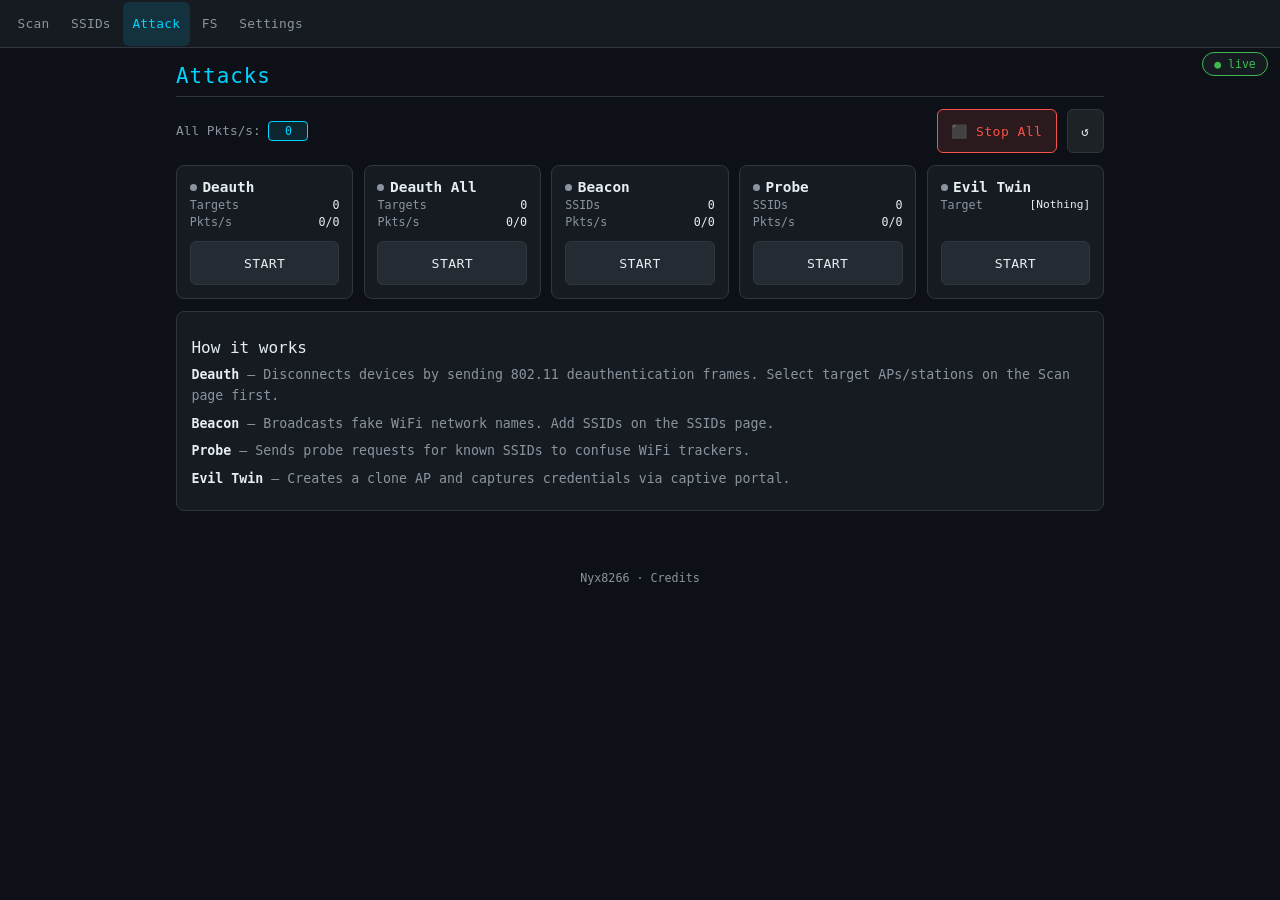
==== web_interface/attack.html @ fb5ed5af "Initial release: Nyx8266 v1.0" ====
<!DOCTYPE html><html><head><meta charset=UTF-8><meta name=viewport content="width=device-width,initial-scale=1"><meta name=theme-color content=#0d1117><title>Nyx8266</title><link rel=stylesheet href=style.css><script src=js/site.js></script><script src=js/attack.js></script></head><body onload=loadLang()>
<nav><ul class=menu>
<li><a href=scan.html data-translate=scan>Scan</a></li>
<li><a href=ssids.html data-translate=ssids>SSIDs</a></li>
<li><a href=attack.html class=active data-translate=attacks>Attack</a></li>
<li><a href=fsmanager.html>FS</a></li>
<li><a href=settings.html data-translate=settings>Settings</a></li>
</ul></nav>
<div id=status>●</div>
<div class=container>
<h1 data-translate=attacks>Attacks</h1>
<div class=row style="margin-bottom:.75rem">
<span style="color:var(--muted);font-size:.8rem">All Pkts/s: <span id=allpkts class=pkt-badge>0</span></span>
<button onclick=stopAll() class="danger right" data-translate=stop>⬛ Stop All</button>
<button onclick=load() data-translate=reload>↺</button>
</div>
<div class=attack-grid>
<div class=atk-card id=card-deauth>
<h3><span class=dot></span>Deauth</h3>
<div class=stat>Targets<span id=deauthTargets>0</span></div>
<div class=stat>Pkts/s<span id=deauthPkts>0/0</span></div>
<button id=deauth onclick="start(0)" data-translate=start>START</button>
</div>
<div class=atk-card id=card-deauthAll>
<h3><span class=dot></span>Deauth All</h3>
<div class=stat>Targets<span id=deauthAllTargets>0</span></div>
<div class=stat>Pkts/s<span id=deauthAllPkts>0/0</span></div>
<button id=deauthAll onclick="start(3)" data-translate=start>START</button>
</div>
<div class=atk-card id=card-beacon>
<h3><span class=dot></span>Beacon</h3>
<div class=stat>SSIDs<span id=beaconTargets>0</span></div>
<div class=stat>Pkts/s<span id=beaconPkts>0/0</span></div>
<button id=beacon onclick="start(1)" data-translate=start>START</button>
</div>
<div class=atk-card id=card-probe>
<h3><span class=dot></span>Probe</h3>
<div class=stat>SSIDs<span id=probeTargets>0</span></div>
<div class=stat>Pkts/s<span id=probePkts>0/0</span></div>
<button id=probe onclick="start(2)" data-translate=start>START</button>
</div>
<div class=atk-card id=card-evilTwin>
<h3><span class=dot></span>Evil Twin</h3>
<div class=stat>Target<span id=evilTwinTargets style="font-size:.7rem;max-width:90px;overflow:hidden;text-overflow:ellipsis;white-space:nowrap">[Nothing]</span></div>
<div class=stat>&nbsp;</div>
<button id=evilTwin onclick="start(4)" data-translate=start>START</button>
</div>
</div>
<div class=card>
<h2>How it works</h2>
<p data-translate=deauth_desc><b style="color:var(--text)">Deauth</b> — Disconnects devices by sending 802.11 deauthentication frames. Select target APs/stations on the Scan page first.</p>
<p data-translate=beacon_desc><b style="color:var(--text)">Beacon</b> — Broadcasts fake WiFi network names. Add SSIDs on the SSIDs page.</p>
<p data-translate=probe_desc><b style="color:var(--text)">Probe</b> — Sends probe requests for known SSIDs to confuse WiFi trackers.</p>
<p><b style="color:var(--text)">Evil Twin</b> — Creates a clone AP and captures credentials via captive portal.</p>
</div>
</div>
<footer>Nyx8266 · <a href=info.html>Credits</a></footer>
</body></html>
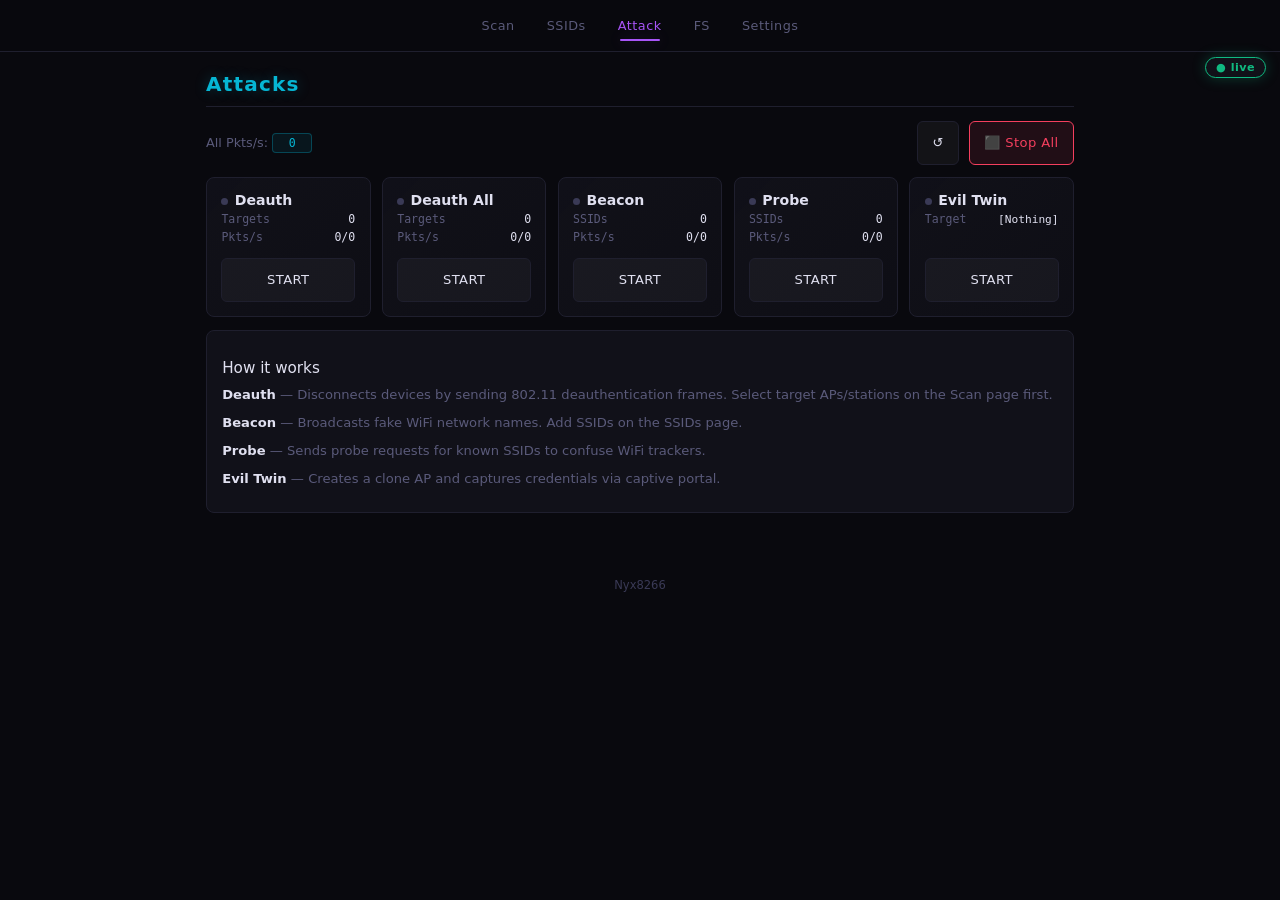
==== commit 8b9f8360: "fix(html): correct theme-color, attack button order, reboot confirm dialog" ====
--- a/web_interface/attack.html
+++ b/web_interface/attack.html
@@ -1,4 +1,4 @@
-<!DOCTYPE html><html><head><meta charset=UTF-8><meta name=viewport content="width=device-width,initial-scale=1"><meta name=theme-color content=#0d1117><title>Nyx8266</title><link rel=stylesheet href=style.css><script src=js/site.js></script><script src=js/attack.js></script></head><body onload=loadLang()>
+<!DOCTYPE html><html><head><meta charset=UTF-8><meta name=viewport content="width=device-width,initial-scale=1"><meta name=theme-color content=#09090E><title>Nyx8266</title><link rel=stylesheet href=style.css><script src=js/site.js></script><script src=js/attack.js></script></head><body onload=loadLang()>
 <nav><ul class=menu>
 <li><a href=scan.html data-translate=scan>Scan</a></li>
 <li><a href=ssids.html data-translate=ssids>SSIDs</a></li>
@@ -11,8 +11,8 @@
 <h1 data-translate=attacks>Attacks</h1>
 <div class=row style="margin-bottom:.75rem">
 <span style="color:var(--muted);font-size:.8rem">All Pkts/s: <span id=allpkts class=pkt-badge>0</span></span>
-<button onclick=stopAll() class="danger right" data-translate=stop>⬛ Stop All</button>
-<button onclick=load() data-translate=reload>↺</button>
+<button onclick=load() class=right data-translate=reload>↺</button>
+<button onclick=stopAll() class=danger data-translate=stop>⬛ Stop All</button>
 </div>
 <div class=attack-grid>
 <div class=atk-card id=card-deauth>
@@ -41,7 +41,7 @@
 </div>
 <div class=atk-card id=card-evilTwin>
 <h3><span class=dot></span>Evil Twin</h3>
-<div class=stat>Target<span id=evilTwinTargets style="font-size:.7rem;max-width:90px;overflow:hidden;text-overflow:ellipsis;white-space:nowrap">[Nothing]</span></div>
+<div class=stat>Target<span id=evilTwinTargets class=et-target>[Nothing]</span></div>
 <div class=stat>&nbsp;</div>
 <button id=evilTwin onclick="start(4)" data-translate=start>START</button>
 </div>
@@ -54,5 +54,5 @@
 <p><b style="color:var(--text)">Evil Twin</b> — Creates a clone AP and captures credentials via captive portal.</p>
 </div>
 </div>
-<footer>Nyx8266 · <a href=info.html>Credits</a></footer>
+<footer>Nyx8266</footer>
 </body></html>
